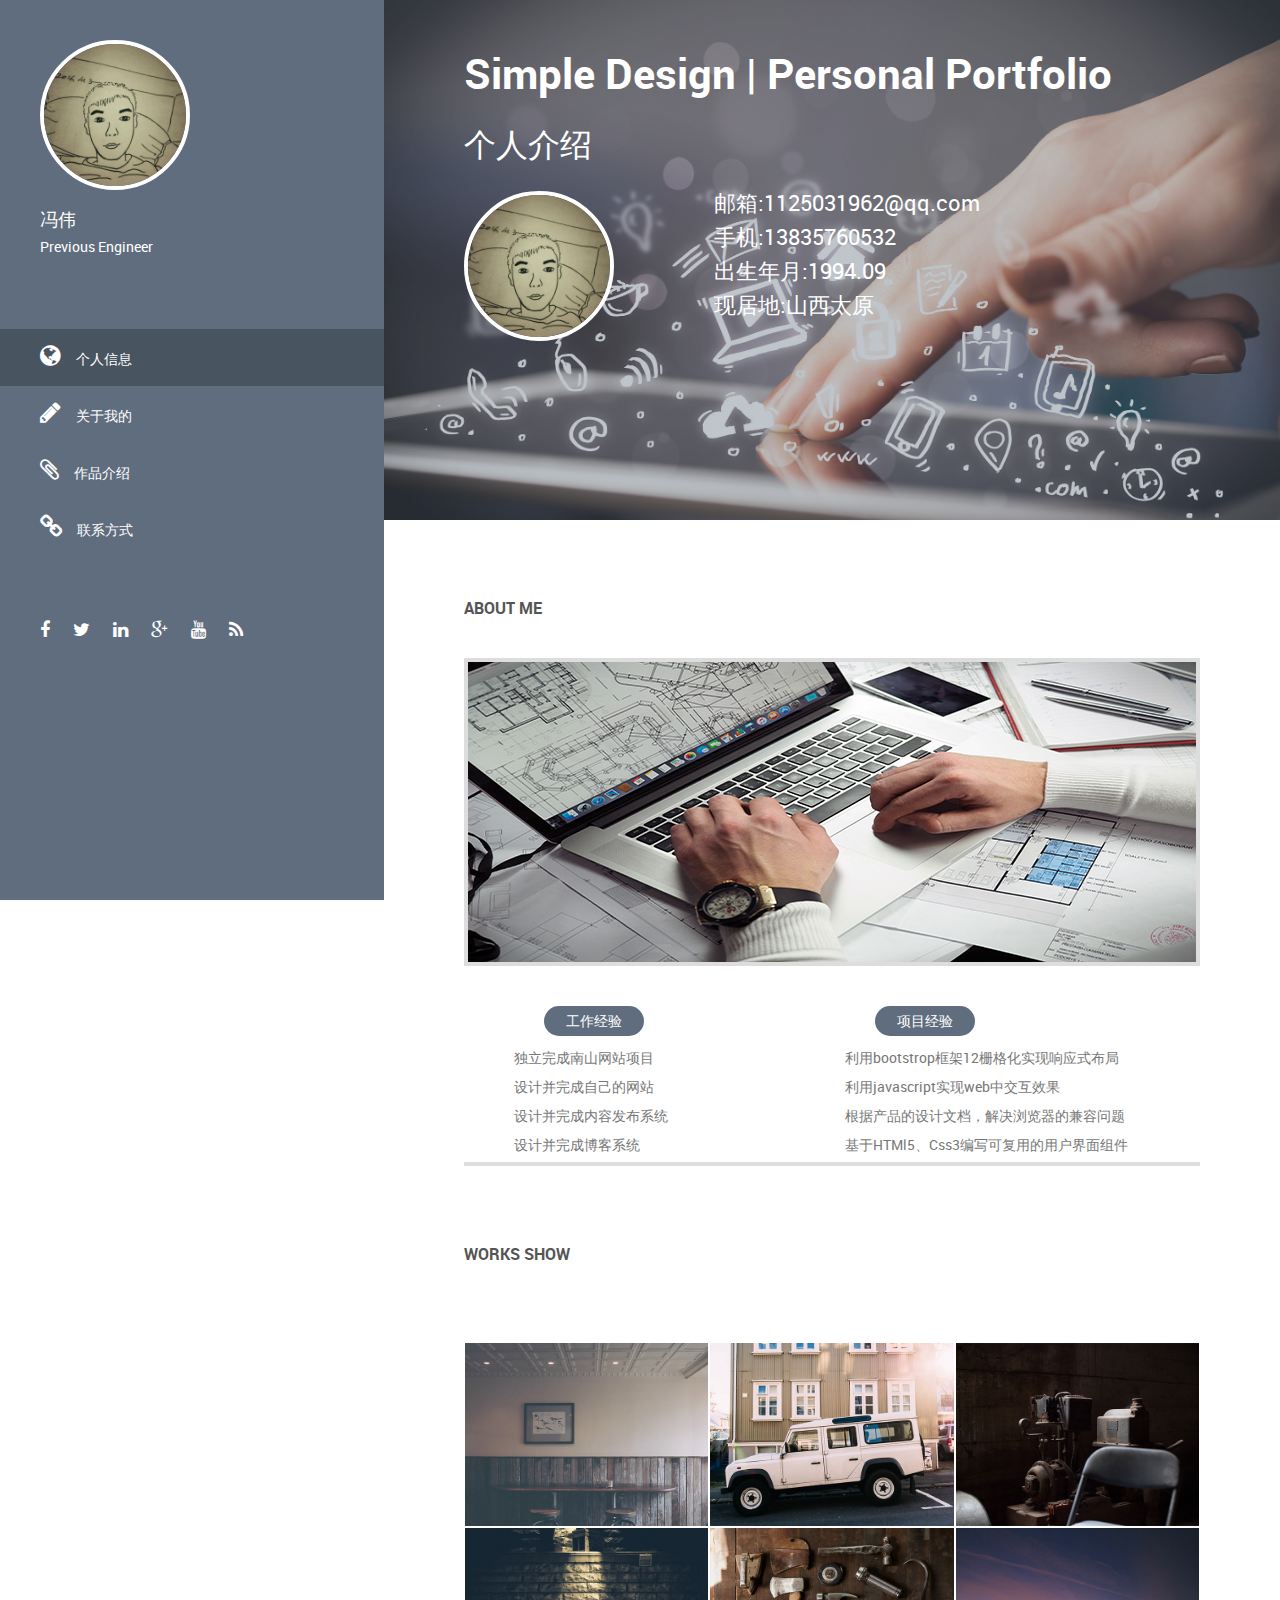
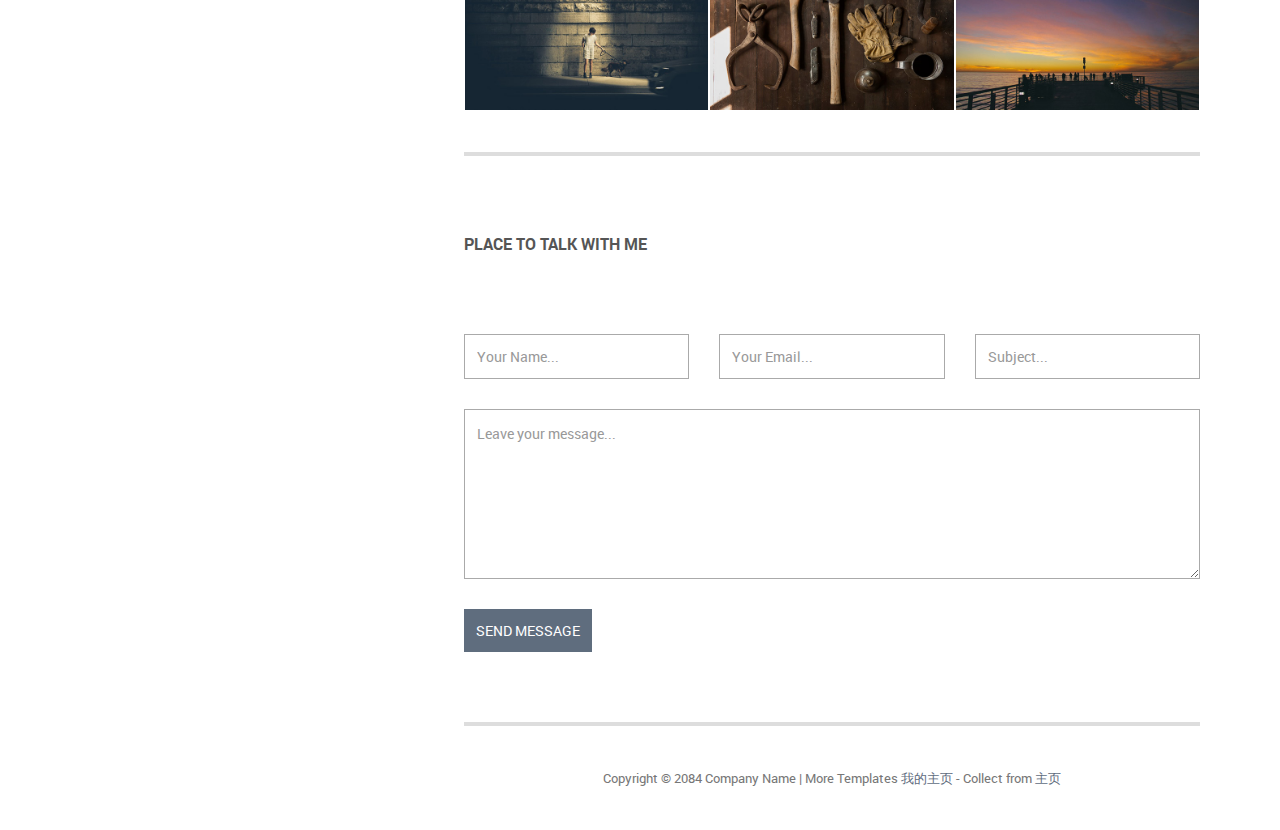
==== 个人/index.html @ 5611b36f "zuopin" ====
<!DOCTYPE html>
    <head>
        <meta charset="utf-8">
        <meta http-equiv="X-UA-Compatible" content="IE=edge">
        <title>Volton - Responsive Mobile Template</title>
        <meta name="description" content="">
        <meta name="viewport" content="width=device-width, initial-scale=1">
        <link rel="setylesheet" href="css/index.css">
        <link rel="stylesheet" href="css/normalize.css">
        <link rel="stylesheet" href="css/font-awesome.css">
        <link rel="stylesheet" href="css/bootstrap.min.css">
        <link rel="stylesheet" href="css/templatemo-style.css">
        <script src="js/vendor/modernizr-2.6.2.min.js"></script>
    </head>
    <body>
    
        <div class="responsive-header visible-xs visible-sm">
            <div class="container">
                <div class="row">
                    <div class="col-md-12">
                        <div class="top-section">
                            <div class="profile-image">
                                <img src="img/feng.jpg" alt="冯伟">
                            </div>
                            <div class="profile-content">
                                <h3 class="profile-title">冯伟</h3>
                                <p class="profile-description">Previous Engineer</p>
                            </div>
                        </div>
                    </div>
                </div>
                <a href="#" class="toggle-menu"><i class="fa fa-bars"></i></a>
                <div class="main-navigation responsive-menu">
                    <ul class="navigation">
                        <li><a href="#top"><i class="fa fa-home"></i>个人信息</a></li>
                        <li><a href="#about"><i class="fa fa-user"></i>关于我的</a></li>
                        <li><a href="#projects"><i class="fa fa-newspaper-o"></i>作品介绍</a></li>
                        <li><a href="#contact"><i class="fa fa-envelope"></i>联系方式</a></li>
                    </ul>
                </div>
            </div>
        </div>
		
        <!-- SIDEBAR -->
        <div class="sidebar-menu hidden-xs hidden-sm">
            <div class="top-section">
                <div class="profile-image">
                    <img src="img/feng.jpg" alt="Volton">
                </div>
                <h3 class="profile-title">冯伟</h3>
                <p class="profile-description">Previous Engineer</p>
            </div> <!-- top-section -->
            <div class="main-navigation">
                <ul class="navigation">
                    <li><a href="#top"><i class="fa fa-globe"></i>个人信息</a></li>
                    <li><a href="#about"><i class="fa fa-pencil"></i>关于我的</a></li>
                    <li><a href="#projects"><i class="fa fa-paperclip"></i>作品介绍</a></li>
                    <li><a href="#contact"><i class="fa fa-link"></i>联系方式</a></li>
                </ul>
            </div> <!-- .main-navigation -->
            <div class="social-icons">
                <ul>
                    <li><a href="#"><i class="fa fa-facebook"></i></a></li>
                    <li><a href="#"><i class="fa fa-twitter"></i></a></li>
                    <li><a href="#"><i class="fa fa-linkedin"></i></a></li>
                    <li><a href="#"><i class="fa fa-google-plus"></i></a></li>
                    <li><a href="#"><i class="fa fa-youtube"></i></a></li>
                    <li><a href="#"><i class="fa fa-rss"></i></a></li>
                </ul>
            </div> <!-- .social-icons -->
        </div> <!-- .sidebar-menu -->
        <div class="banner-bg" id="top">
            <div class="banner-overlay"></div>
            <div class="welcome-text">
                <h2>Simple Design | Personal Portfolio</h2>
                <h3>个人介绍</h3>
                <img src="img/feng.jpg" alt="冯伟">
                 <p>邮箱:1125031962@qq.com</p>
                 <p>手机:13835760532</p>
                 <p>出生年月:1994.09</p>
                 <p>现居地:山西太原</p>
            </div>
        </div>

        <!-- MAIN CONTENT -->
        <div class="main-content">
            <div class="fluid-container">

                <div class="content-wrapper">
                
                    <!-- ABOUT -->
                    <div class="page-section" id="about">
                    <div class="row">
                        <div class="col-md-12">
                            <h4 class="widget-title">About Me</h4>
                            <div class="about-image">
                                <img src="img/8.jpg" alt="about me" width="500" height="300">
                            </div>
                            <!--<p>Volton is free <a rel="nofollow" href="http://www.templatemo.com/page/1">responsive mobile template</a> from <span class="blue">template</span><span class="green">mo</span> website. You can use this template for any purpose. Please tell your friends about it. Thank you. Credit goes to <a rel="nofollow" href="#">Unsplash</a> for images used in this design. You can <strong>change menu icons</strong> by checking <a rel="nofollow" href="#/font-awesome-icon-world-map/">Font Awesome</a> (version 4). Example: <strong>&lt;i class=&quot;fa fa-camera&quot;&gt;&lt;/i&gt;</strong></p>-->
                            <div class="expenrice">
                                <div class="work">
                                    <span>工作经验</span>
                                    <p>独立完成南山网站项目</p>
                                    <p>设计并完成自己的网站</p>
                                    <p>设计并完成内容发布系统</p>
                                    <p>设计并完成博客系统</p>
                                </div>
                                <div class="project">
                                    <span>项目经验</span>
                                    <p>利用bootstrop框架12栅格化实现响应式布局</p>
                                    <p>利用javascript实现web中交互效果</p>
                                    <p>根据产品的设计文档，解决浏览器的兼容问题</p>
                                    <p>基于HTMl5、Css3编写可复用的用户界面组件</p>
                                </div>
                            </div>
                            <hr>
                        </div>
                    </div> <!-- #about -->
                    </div>
                    
                    <!-- PROJECTS -->
                    <div class="page-section" id="projects">
                    <div class="row">
                        <div class="col-md-12">
                            <h4 class="widget-title">Works Show</h4>
                        </div>
                    </div>
                    <div class="row projects-holder">
                        <div class="col-md-4 col-sm-6">
                            <div class="project-item">
                                <img src="img/1.jpg" alt="">
                                <div class="project-hover">
                                    <div class="inside">
                                        <h5><a href="#">作品展示</a></h5>
                                        <p>南山旅游</p>
                                    </div>
                                </div>
                            </div>
                        </div>
                        <div class="col-md-4 col-sm-6">
                            <div class="project-item">
                                <img src="img/2.jpg" alt="">
                                <div class="project-hover">
                                    <div class="inside">
                                        <h5><a href="#">作品展示</a></h5>
                                        <p>咖啡店</p>
                                    </div>
                                </div>
                            </div>
                        </div>
                        <div class="col-md-4 col-sm-6">
                            <div class="project-item">
                                <img src="img/3.jpg" alt="">
                                <div class="project-hover">
                                    <div class="inside">
                                        <h5><a href="#">作品展示</a></h5>
                                        <p>内容发布系统</p>
                                    </div>
                                </div>
                            </div>
                        </div>
                        <div class="col-md-4 col-sm-6">
                            <div class="project-item">
                                <img src="img/4.jpg" alt="">
                                <div class="project-hover">
                                    <div class="inside">
                                        <h5><a href="#">作品展示</a></h5>
                                        <p>博客系统</p>
                                    </div>
                                </div>
                            </div>
                        </div>
                        <div class="col-md-4 col-sm-6">
                            <div class="project-item">
                                <img src="img/5.jpg" alt="">
                                <div class="project-hover">
                                    <div class="inside">
                                        <h5><a href="#">作品展示</a></h5>
                                        <p>请持续关注</p>
                                    </div>
                                </div>
                            </div>
                        </div>
                        <div class="col-md-4 col-sm-6">
                            <div class="project-item">
                                <img src="img/6.jpg" alt="">
                                <div class="project-hover">
                                    <div class="inside">
                                        <h5><a href="#">作品展示</a></h5>
                                        <p>请持续关注</p>
                                    </div>
                                </div>
                            </div>
                        </div>
                    </div> <!-- .projects-holder -->
                    </div>
                    <hr>

                    <!-- CONTACT -->
                    <div class="page-section" id="contact">
                    <div class="row">
                        <div class="col-md-12">
                            <h4 class="widget-title">PLACE TO TALK WITH ME</h4>

                        </div>
                    </div>
                    <div class="row">
                        <form action="#" method="post" class="contact-form">
                            <fieldset class="col-md-4 col-sm-6">
                                <input type="text" id="your-name" placeholder="Your Name...">
                            </fieldset>
                            <fieldset class="col-md-4 col-sm-6">
                                <input type="email" id="email" placeholder="Your Email...">
                            </fieldset>
                            <fieldset class="col-md-4 col-sm-12">
                                <input type="text" id="your-subject" placeholder="Subject...">
                            </fieldset>
                            <fieldset class="col-md-12 col-sm-12">
                                <textarea name="message" id="message" cols="30" rows="6" placeholder="Leave your message..."></textarea>
                            </fieldset>
                            <fieldset class="col-md-12 col-sm-12">
                                <input type="submit" class="button big default" value="Send Message">
                            </fieldset>
                        </form>
                    </div> <!-- .contact-form -->
                    </div>
                    <hr>

                    <div class="row" id="footer">
                        <div class="col-md-12 text-center">
                            <p class="copyright-text">Copyright &copy; 2084 Company Name | More Templates <a href="#" target="_blank" title="我的主页">我的主页</a> - Collect from <a href="#" title="我的主页" target="_blank">主页</a></p>
                        </div>
                    </div>

                </div>

            </div>
        </div>

        <script src="js/vendor/jquery-1.10.2.min.js"></script>
        <script src="js/min/plugins.min.js"></script>
        <script src="js/min/main.min.js"></script>
        <script src="index.js"></script>

    </body>
</html>
---- 个人/css/templatemo-style.css ----
/*
Volton Template
*/
@font-face {
  font-family: 'robotolight';
  src: url("../fonts/Roboto-Light-webfont.eot");
  src: url("../fonts/Roboto-Light-webfont.eot?#iefix") format("embedded-opentype"), url("../fonts/Roboto-Light-webfont.woff") format("woff"), url("../fonts/Roboto-Light-webfont.ttf") format("truetype"), url("../fonts/Roboto-Light-webfont.svg#robotolight") format("svg");
  font-weight: normal;
  font-style: normal;
}
@font-face {
  font-family: 'robotoregular';
  src: url("../fonts/Roboto-Regular-webfont.eot");
  src: url("../fonts/Roboto-Regular-webfont.eot?#iefix") format("embedded-opentype"), url("../fonts/Roboto-Regular-webfont.woff") format("woff"), url("../fonts/Roboto-Regular-webfont.ttf") format("truetype"), url("../fonts/Roboto-Regular-webfont.svg#robotoregular") format("svg");
  font-weight: normal;
  font-style: normal;
}
@font-face {
  font-family: 'robotobold';
  src: url("../fonts/Roboto-Bold-webfont.eot");
  src: url("../fonts/Roboto-Bold-webfont.eot?#iefix") format("embedded-opentype"), url("../fonts/Roboto-Bold-webfont.woff") format("woff"), url("../fonts/Roboto-Bold-webfont.ttf") format("truetype"), url("../fonts/Roboto-Bold-webfont.svg#robotobold") format("svg");
  font-weight: normal;
  font-style: normal;
}
.copyrights{text-indent:-9999px;height:0;line-height:0;font-size:0;overflow:hidden;}

/*---------------------------------------------------------
 1. Reset
-------------------------------------------------------- */
html, body, div, span, applet, object, iframe, h1, h2, h3, h4, h5, h6, p, blockquote, pre, a, abbr, acronym, address, big, cite, code, del, dfn, em, img, ins, kbd, q, s, samp, small, strike, strong, sub, sup, tt, var, b, u, i, center, dl, dt, dd, ol, ul, li, fieldset, form, label, legend, table, caption, tbody, tfoot, thead, tr, th, td, article, aside, canvas, details, embed, figure, figcaption, footer, header, hgroup, menu, nav, output, ruby, section, summary, time, mark, audio, video {
  margin: 0;
  padding: 0;
  border: 0;
  font-size: 100%;
  vertical-align: baseline;
}

.blue {
	color: #06C;
}

.green {
	color: #090;
}

main {
  display: block;
}

body {
  line-height: 1;
}

ol,
ul {
  list-style: none;
}

blockquote,
q {
  quotes: none;
}

blockquote:before,
blockquote:after {
  content: '';
  content: none;
}

table {
  border-collapse: collapse;
  border-spacing: 0;
}

html {
  font-size: 100%;
  -webkit-text-size-adjust: 100%;
  -ms-text-size-adjust: 100%;
}

a:focus {
  outline: none;
}

article,
aside,
details,
figcaption,
figure,
footer,
header,
hgroup,
nav,
section {
  display: block;
}

audio,
canvas,
video {
  display: inline-block;
  *display: inline;
  *zoom: 1;
}

audio:not([controls]) {
  display: none;
}

sub,
sup {
  line-height: 0;
  position: relative;
  vertical-align: baseline;
}

sup {
  top: -.5em;
}

sub {
  bottom: -.25em;
}

img {
  border: 0;
  -ms-interpolation-mode: bicubic;
}

button,
input,
select,
textarea {
  font-size: 100%;
  margin: 0;
  vertical-align: baseline;
  *vertical-align: middle;
}

button,
input {
  line-height: normal;
  *overflow: visible;
}

button::-moz-focus-inner,
input::-moz-focus-inner {
  border: 0;
  padding: 0;
}

button,
input[type="button"],
input[type="reset"],
input[type="submit"] {
  cursor: pointer;
  -webkit-appearance: button;
}

input[type="search"] {
  -webkit-appearance: textfield;
}

input[type="search"]:-webkit-search-decoration {
  -webkit-appearance: none;
}

textarea {
  overflow: auto;
  vertical-align: top;
}

/*---------------------------------------------------------
 2. Basic Style
-------------------------------------------------------- */
body {
  font-size: 14px;
  line-height: 24px;
  color: #777777;
  font-family: 'robotoregular';
  overflow-x: hidden;
}

a {
  color: #006699;
  -webkit-transition: all 150ms ease-in-out;
  -moz-transition: all 150ms ease-in-out;
  -ms-transition: all 150ms ease-in-out;
  -o-transition: all 150ms ease-in-out;
  transition: all 150ms ease-in-out;
  text-decoration: none !important;
}
a:hover {
  color: #555555;
}

h1, h2, h3, h4, h5 {
  color: #555555;
}

::-webkit-input-placeholder {
  color: #999999;
}

:-moz-placeholder {
  /* Firefox 18- */
  color: #999999;
}

::-moz-placeholder {
  /* Firefox 19+ */
  color: #999999;
}

:-ms-input-placeholder {
  color: #999999;
}

.main-content,
.banner-bg {
  float: right;
  width: 77%;
}
@media screen and (max-width: 1290px) {
  .main-content,
  .banner-bg {
    width: 70%;
  }
}
@media screen and(min-width: 1290px){
    .main-content{
        width: 70%;
    }
}
@media screen and (max-width: 992px) {
  .main-content,
  .banner-bg {
    width: 100%;
  }
}
.content-wrapper {
  padding: 0 80px;
}
@media screen and (max-width: 992px) {
  .content-wrapper {
    padding: 0 30px;
  }
}

h4.widget-title {
  font-size: 16px;
  font-family: 'robotobold';
  text-transform: uppercase;
  margin-bottom: 40px;
}

hr {
  position: relative;
  outline: 0;
  border: 0;
  width: 100%;
  height: 4px;
  background: #dddddd;
  margin-top: 40px;
  margin-bottom: 0;
}

.page-section {
  padding-top: 80px;
}
/*---------------------------------------------------------
 3. Header
-------------------------------------------------------- */
.sidebar-menu {
  float: left;
  width: 23%;
  height: 100%;
  position: fixed;
  background-color: #5f6d7e;
  color: white;
  overflow-y: hidden;
}
@media screen and (max-width: 1290px) {
  .sidebar-menu {
    overflow-y: scroll;
    width: 30%;
  }
}

.top-section {
  padding: 40px;
}

.profile-image {
  width: 150px;
  height: 150px;
  border: 4px solid white;
  -webkit-border-radius: 75px;
  border-radius: 75px;
  overflow: hidden;
  margin-bottom: 20px;
}
.profile-image img {
  width: 100%;
}

h3.profile-title {
  margin-bottom: 5px;
  color: white;
  font-size: 18px;
  font-family: 'robotobold';
}

.main-navigation {
  margin: 30px 0;
}
.main-navigation li {
  display: block;
}
.main-navigation li a {
  padding: 15px 40px;
  display: block;
  color: white;
  font-size: 14px;
}
.main-navigation li a i {
  margin-right: 15px;
  font-size: 24px;
}
.main-navigation li a:hover {
  background: #5b6878;
}
.main-navigation li a.active {
  background: #495461;
}
.main-navigation li a.active:hover {
  background: #495461;
}

.social-icons {
  display: block;
  padding: 30px 40px;
}
.social-icons li {
  display: inline-block;
  margin-right: 20px;
}
.social-icons a {
  font-size: 18px;
  color: white;
}
.social-icons a:hover {
  color: #282e35;
}

.responsive-header {
  background: #5f6d7e;
  text-align: center;
}
@media screen and (max-width: 992px) {
  .responsive-header .main-navigation {
    margin-top: 10px;
    display: none;
  }
}
@media screen and (max-width: 992px) {
  .responsive-header p {
    color: white;
  }
}
@media screen and (max-width: 992px) {
  .responsive-header .profile-image {
    float: left;
    width: 100px;
    height: 100px;
    -webkit-border-radius: 50px;
    border-radius: 50px;
    overflow: hidden;
    margin-right: 30px;
  }
  .responsive-header .profile-content {
    text-align: left;
    margin-top: 30px;
    overflow: hidden;
  }
}

@media screen and (max-width: 992px) {
  .top-section {
    padding-bottom: 0;
  }
}

@media screen and (max-width: 992px) {
  .main-navigation a {
    padding: 10px;
  }
  .main-navigation a.active {
    background: #5f6d7e !important;
  }
  .main-navigation a:hover {
    background: #5f6d7e !important;
  }
}

.toggle-menu {
  width: 100%;
  display: block;
  padding: 20px;
  margin-top: 30px;
  background: #6cc0f7;
  color: white;
  font-size: 18px;
}
.toggle-menu:hover {
  color: white;
}

/*---------------------------------------------------------
 4. Main Content
-------------------------------------------------------- */
/*------ banner ------ */
.banner-bg {
  padding: 260px 80px;
  position: relative;
  background: url("../img/7.jpg");
  background-repeat: no-repeat;
  background-position: center;
  background-size: cover;
  z-index: 2;
}

.banner-overlay {
  position: absolute;
  width: 100%;
  height: 100%;
  background: rgba(95, 109, 126, 0.4);
  top: 0;
  left: 0;
  z-index: 3;
}

.welcome-text {
  position: absolute;
  top:50px;
  z-index: 4;

}
.welcome-text h2 {
  font-size: 42px;
  font-family: 'robotobold';
  color: white;
  margin-bottom:30px;
}
.welcome-text img{
    display: block;
   width:150px;
    height: 150px;
    overflow: hidden;
    float: left;
    border: 4px solid #fff;
    border-radius: 50%;
}
.welcome-text img:hover{
    opacity: 0.7;
}
.welcome-text h3{
    font-size: 32px;
    font-family: 'robotobold';
    color: white;
    margin-bottom:30px;

}
.welcome-text p {
  font-size: 22px;
  margin-left: 250px;
  margin-bottom: 10px;
  color: white;
}

/*------ about us ------ */
.about-image {
  overflow: hidden;
  border: 4px solid #dddddd;
  margin-bottom: 40px;
}
.about-image img {
  width: 100%;
  display: block;
}
.expenrice{
    background: #ccc;
    width: 100%;
}
.expenrice .work{
    float: left;
    padding-left: 50px;
    width: 45%;
    margin: 0 auto;
}
.expenrice span{
    display: block;
    width: 100px;
    height:30px;
    border-radius: 15px;
    background: #5F6D7E;
    text-align: center;
    margin-left: 30px;
    line-height: 30px;
    margin-bottom: 10px;
    color: #fff;
}
.expenrice .project{
    padding-left: 50px;
    float: left;
}
.expenrice p{
    margin-bottom: 5px;
}
    /*------ projects ------ */
.projects-holder {
  margin-right: 0;
  margin-left: 0;
  margin-top: 40px;
}
.projects-holder .col-md-4,
.projects-holder .col-md-4 {
  padding-right: 1px;
  padding-left: 1px;
}

.project-item {
  width: 100%;
  margin-bottom: 2px;
  overflow: hidden;
  position: relative;
}
.project-item img {
  width: 100%;
  display: block;
}
.project-item:hover .project-hover {
  top: 0;
  opacity: 1;
  visibility: visible;
}

.project-hover {
  position: absolute;
  width: 100%;
  height: 100%;
  top: 40px;
  left: 0;
  background: rgba(0, 0, 0, 0.9);
  opacity: 0;
  visibility: 0;
  -webkit-transition: all 200ms linear;
  -moz-transition: all 200ms linear;
  -ms-transition: all 200ms linear;
  -o-transition: all 200ms linear;
  transition: all 200ms linear;
}
.project-hover .inside {
  position: absolute;
  width: 100%;
  left: 0;
  bottom: 0;
  padding: 30px;
}
.project-hover h5 {
  font-size: 16px;
  margin-bottom: 15px;
}
.project-hover h5 a {
  color: white;
}
.project-hover p {
  color: white;
  font-size: 13px;
  line-height: 20px;
}

/*------ contact ------ */
.contact-form {
  margin-top: 40px;
}
.contact-form input, .contact-form textarea {
  width: 100%;
  outline: 0;
  border: 1px solid #aaaaaa;
  padding: 12px;
  color: #999999;
  margin-bottom: 30px;
}
.contact-form input:focus, .contact-form textarea:focus {
  outline: 0;
}
.contact-form .button {
  width: auto;
  background: #5f6d7e;
  color: white;
  text-transform: uppercase;
  border: 0;
}

/*---------------------------------------------------------
 5. Footer
-------------------------------------------------------- */
#footer p.copyright-text {
  margin: 40px 0;
  font-size: 13px;
}
#footer p.copyright-text a {
  color: #5f6d7e;
}
#footer p.copyright-text a:hover {
  color: #6cc0f7;
}
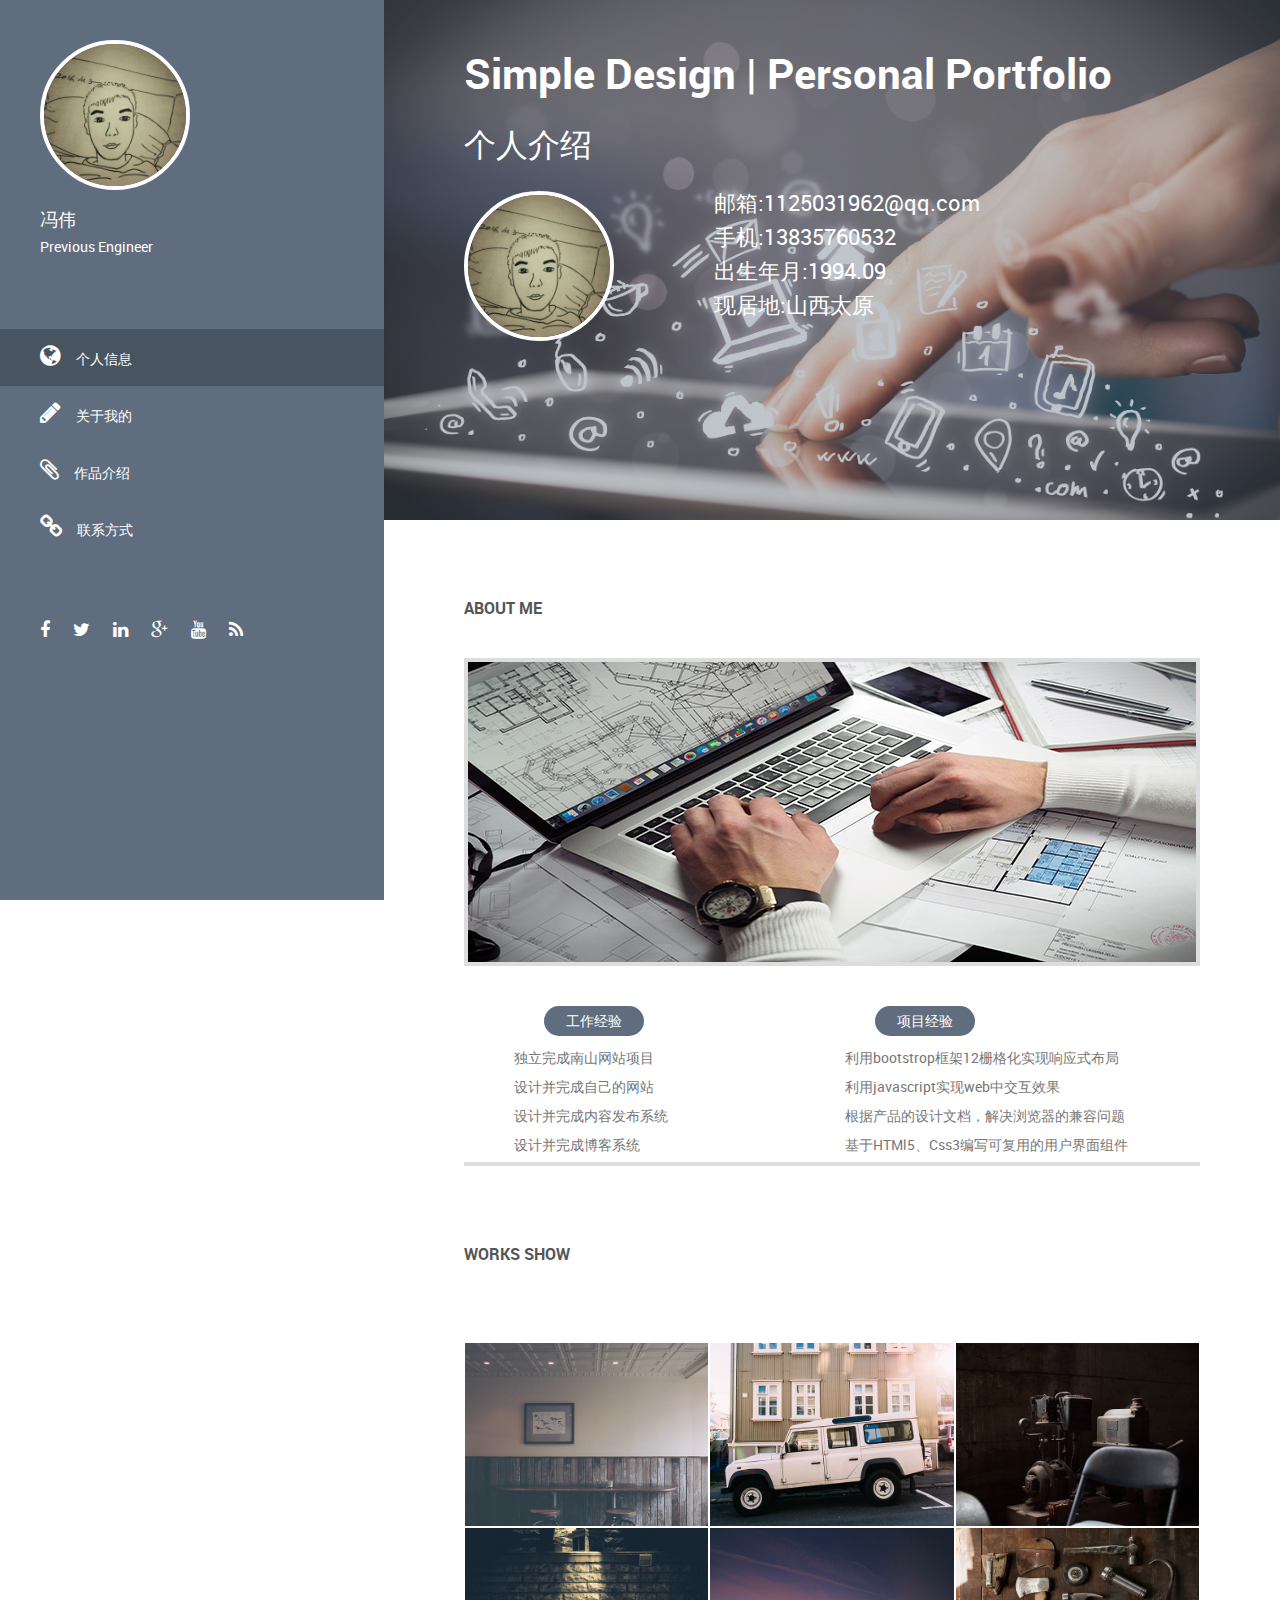
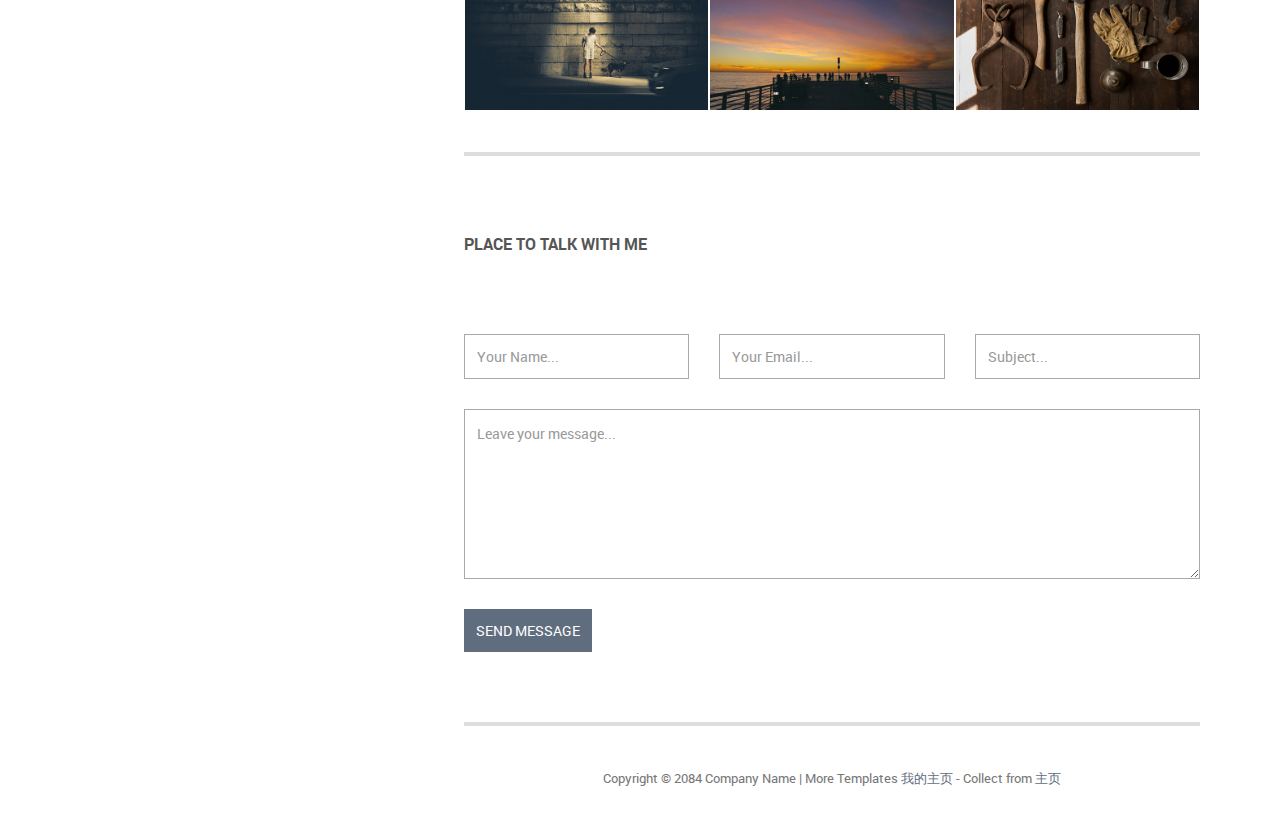
==== commit 3e9f806f: "1" ====
--- a/个人/index.html
+++ b/个人/index.html
@@ -5,7 +5,7 @@
         <title>Volton - Responsive Mobile Template</title>
         <meta name="description" content="">
         <meta name="viewport" content="width=device-width, initial-scale=1">
-        <link rel="setylesheet" href="css/index.css">
+        <link rel="stylesheet" href="css/index.css">
         <link rel="stylesheet" href="css/normalize.css">
         <link rel="stylesheet" href="css/font-awesome.css">
         <link rel="stylesheet" href="css/bootstrap.min.css">
@@ -132,7 +132,7 @@
                                 <div class="project-hover">
                                     <div class="inside">
                                         <h5><a href="#">作品展示</a></h5>
-                                        <p>南山旅游</p>
+                                        <p>新闻app</p>
                                     </div>
                                 </div>
                             </div>
@@ -143,7 +143,7 @@
                                 <div class="project-hover">
                                     <div class="inside">
                                         <h5><a href="#">作品展示</a></h5>
-                                        <p>咖啡店</p>
+                                        <p>workApp</p>
                                     </div>
                                 </div>
                             </div>
@@ -164,8 +164,19 @@
                                 <img src="img/4.jpg" alt="">
                                 <div class="project-hover">
                                     <div class="inside">
-                                        <h5><a href="#">作品展示</a></h5>
-                                        <p>博客系统</p>
+                                        <h5><a href="https://13835760532.github.io/personal-work/3Droom/index.html">作品展示</a></h5>
+                                        <p>H5/CSS3</p>
+                                    </div>
+                                </div>
+                            </div>
+                        </div>
+                        <div class="col-md-4 col-sm-6">
+                            <div class="project-item">
+                                <img src="img/6.jpg" alt="">
+                                <div class="project-hover">
+                                    <div class="inside">
+                                        <h5><a href="https://13835760532.github.io/kugou/kugou/lead.html">作品展示</a></h5>
+                                        <p>音乐app</p>
                                     </div>
                                 </div>
                             </div>
@@ -176,22 +187,12 @@
                                 <div class="project-hover">
                                     <div class="inside">
                                         <h5><a href="#">作品展示</a></h5>
-                                        <p>请持续关注</p>
-                                    </div>
-                                </div>
-                            </div>
-                        </div>
-                        <div class="col-md-4 col-sm-6">
-                            <div class="project-item">
-                                <img src="img/6.jpg" alt="">
-                                <div class="project-hover">
-                                    <div class="inside">
-                                        <h5><a href="#">作品展示</a></h5>
-                                        <p>请持续关注</p>
-                                    </div>
-                                </div>
-                            </div>
-                        </div>
+                                        <p>随后发布</p>
+                                    </div>
+                                </div>
+                            </div>
+                        </div>
+
                     </div> <!-- .projects-holder -->
                     </div>
                     <hr>
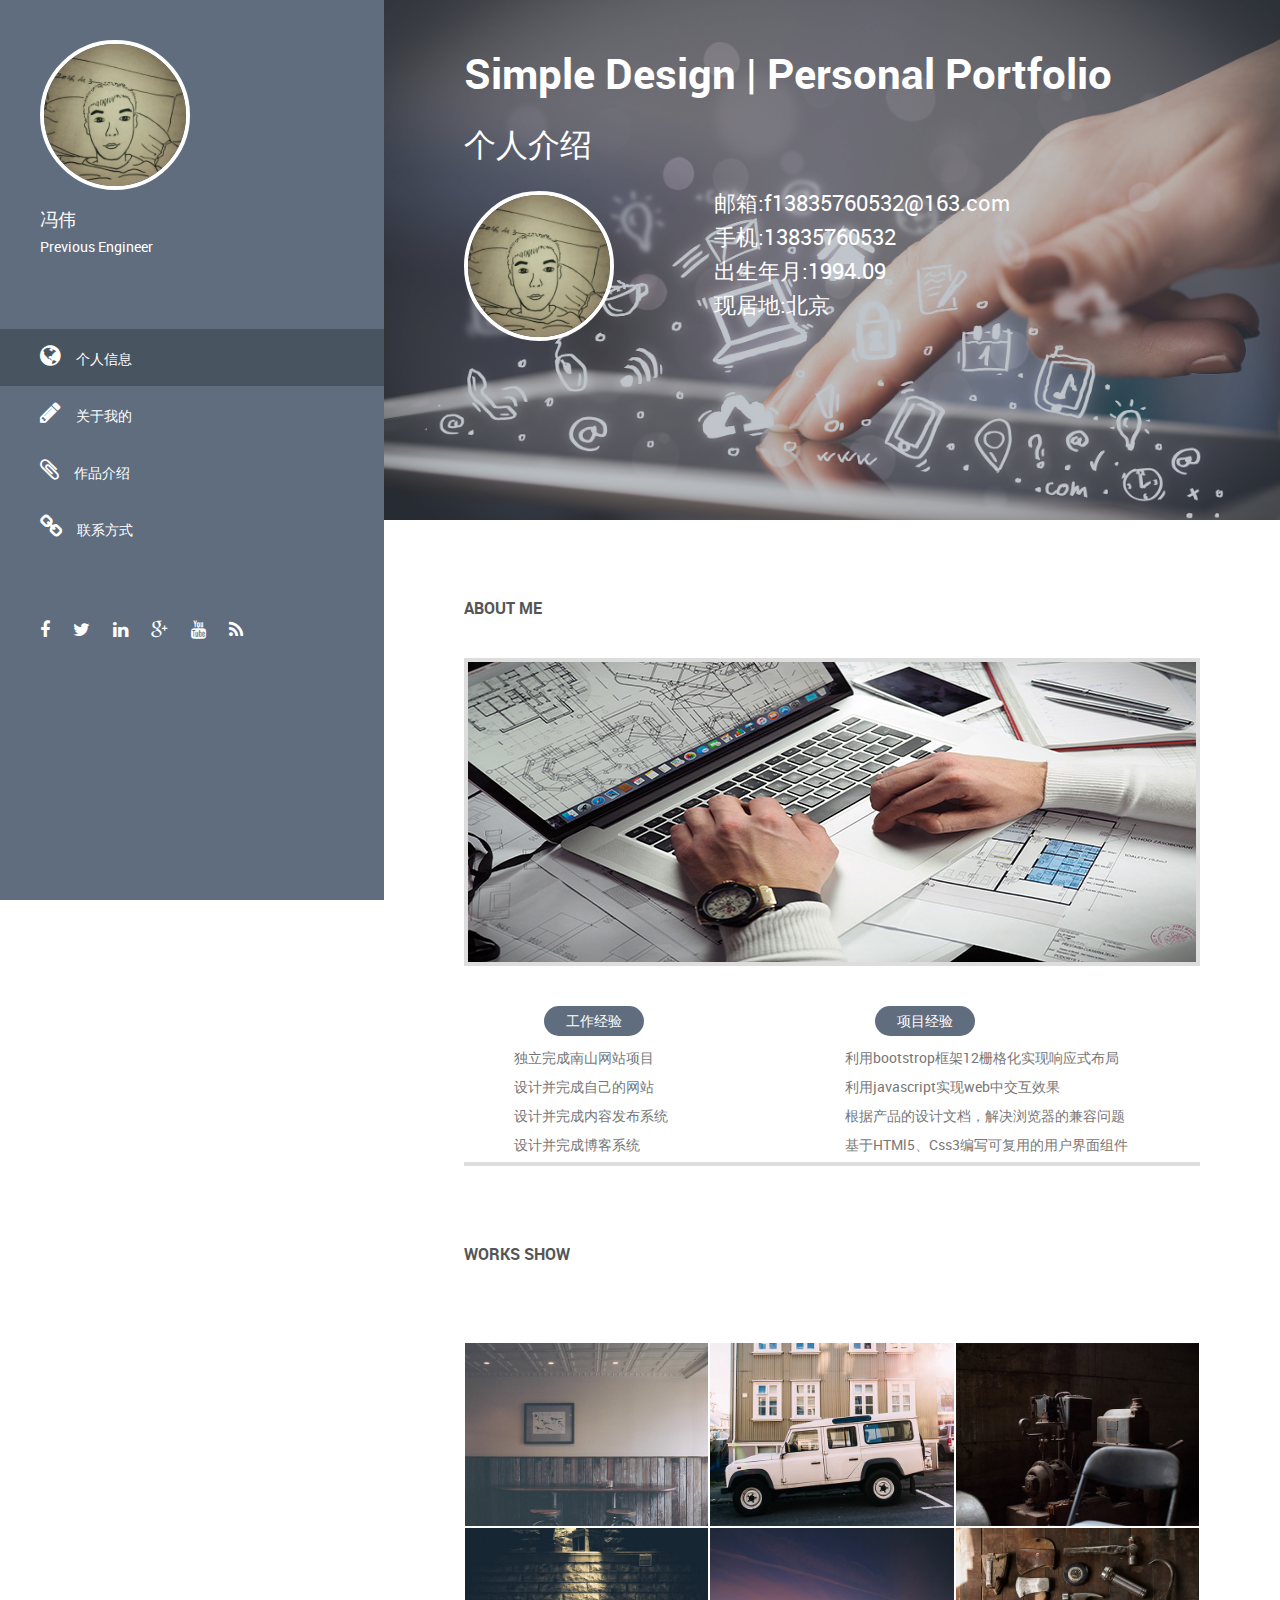
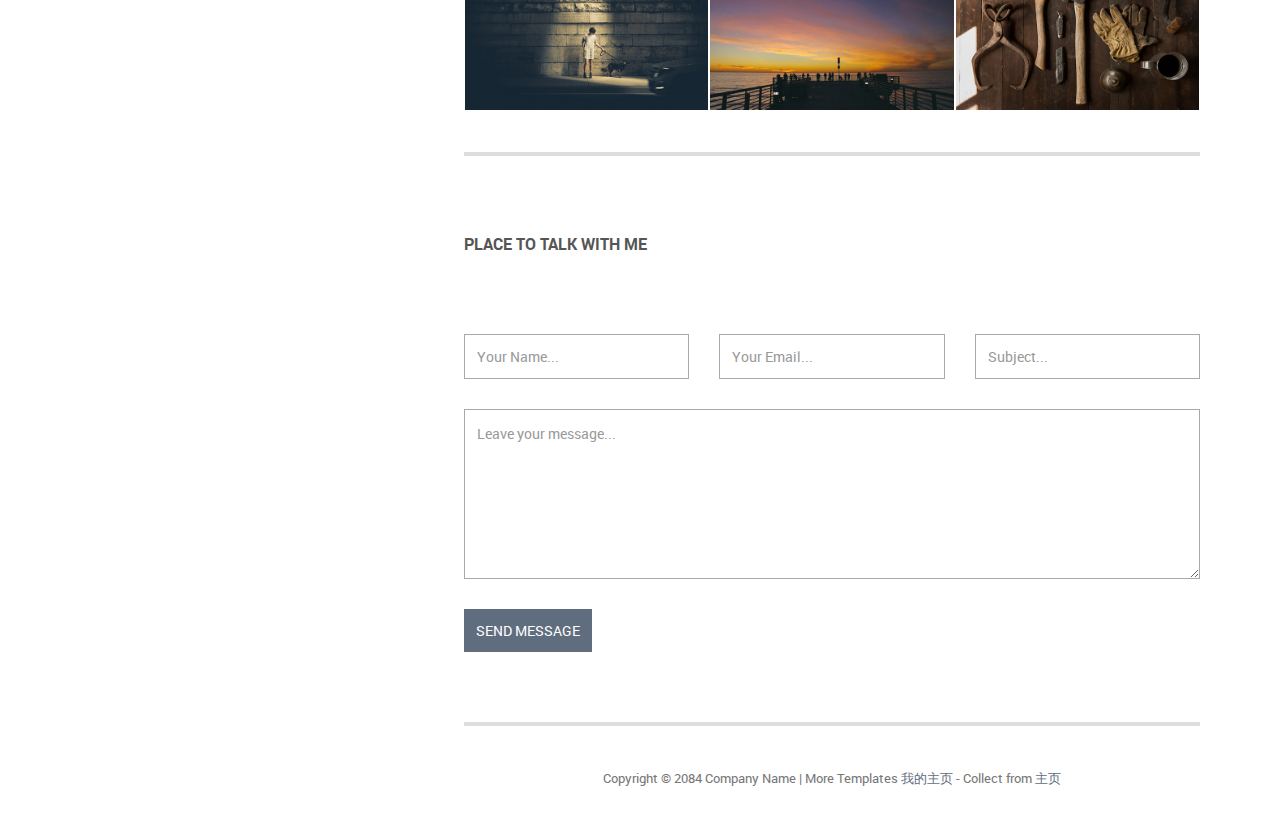
==== commit dfaea581: "123" ====
--- a/个人/index.html
+++ b/个人/index.html
@@ -75,10 +75,10 @@
                 <h2>Simple Design | Personal Portfolio</h2>
                 <h3>个人介绍</h3>
                 <img src="img/feng.jpg" alt="冯伟">
-                 <p>邮箱:1125031962@qq.com</p>
+                 <p>邮箱:f13835760532@163.com</p>
                  <p>手机:13835760532</p>
                  <p>出生年月:1994.09</p>
-                 <p>现居地:山西太原</p>
+                 <p>现居地:北京</p>
             </div>
         </div>
 
@@ -131,30 +131,30 @@
                                 <img src="img/1.jpg" alt="">
                                 <div class="project-hover">
                                     <div class="inside">
+                                        <h5><a href="http://fengxinwen.duapp.com/">作品展示</a></h5>
+                                        <p>新闻app</p>
+                                    </div>
+                                </div>
+                            </div>
+                        </div>
+                        <div class="col-md-4 col-sm-6">
+                            <div class="project-item">
+                                <img src="img/2.jpg" alt="">
+                                <div class="project-hover">
+                                    <div class="inside">
+                                        <h5><a href="http://fengnews.duapp.com/">作品展示</a></h5>
+                                        <p>workApp</p>
+                                    </div>
+                                </div>
+                            </div>
+                        </div>
+                        <div class="col-md-4 col-sm-6">
+                            <div class="project-item">
+                                <img src="img/3.jpg" alt="">
+                                <div class="project-hover">
+                                    <div class="inside">
                                         <h5><a href="#">作品展示</a></h5>
-                                        <p>新闻app</p>
-                                    </div>
-                                </div>
-                            </div>
-                        </div>
-                        <div class="col-md-4 col-sm-6">
-                            <div class="project-item">
-                                <img src="img/2.jpg" alt="">
-                                <div class="project-hover">
-                                    <div class="inside">
-                                        <h5><a href="#">作品展示</a></h5>
-                                        <p>workApp</p>
-                                    </div>
-                                </div>
-                            </div>
-                        </div>
-                        <div class="col-md-4 col-sm-6">
-                            <div class="project-item">
-                                <img src="img/3.jpg" alt="">
-                                <div class="project-hover">
-                                    <div class="inside">
-                                        <h5><a href="#">作品展示</a></h5>
-                                        <p>内容发布系统</p>
+                                        <p>南山旅游</p>
                                     </div>
                                 </div>
                             </div>
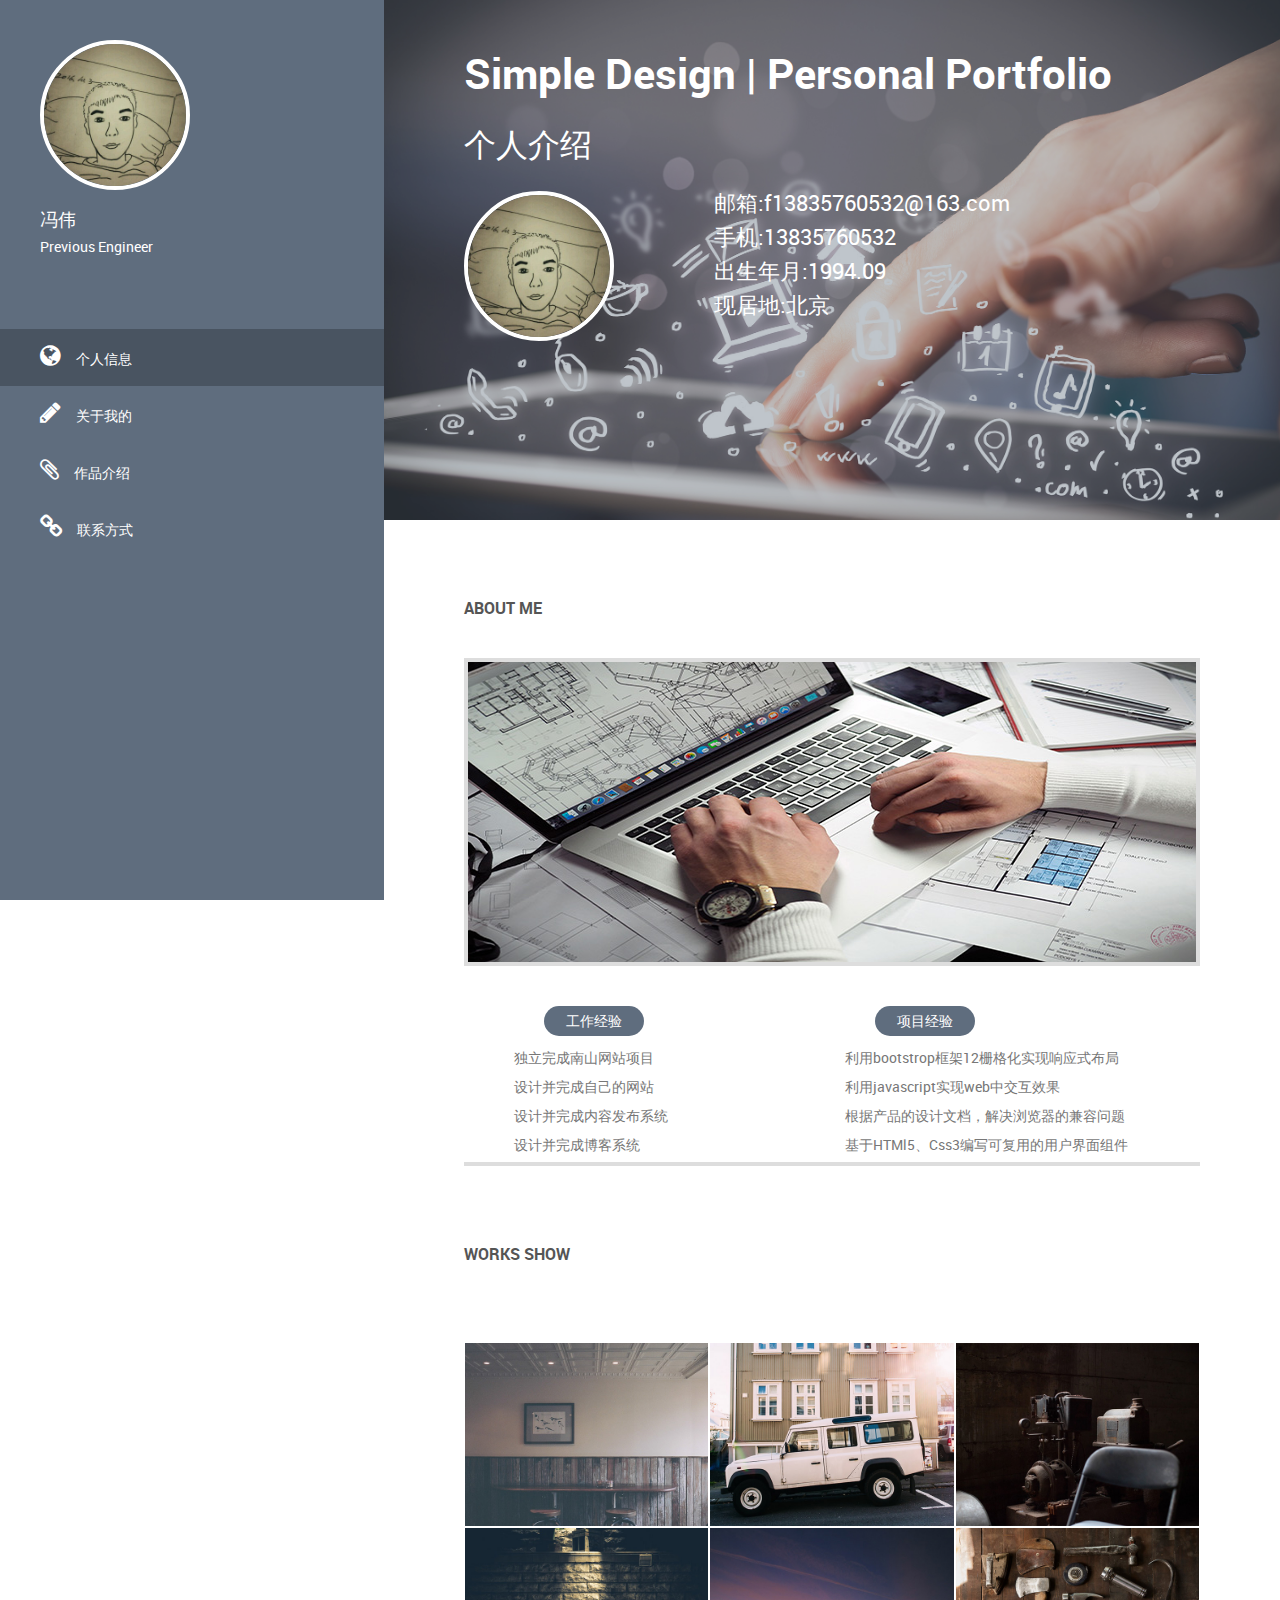
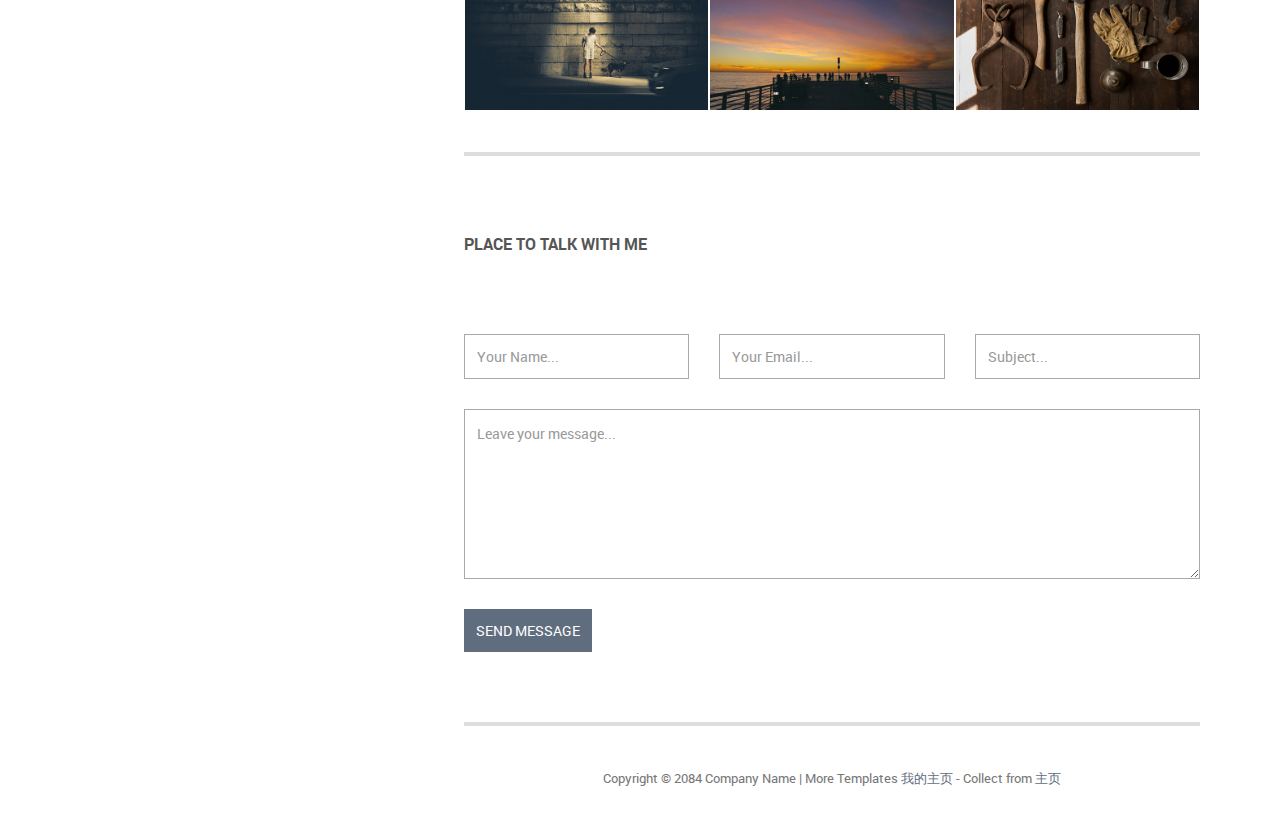
==== commit 32ac5ee7: "1" ====
--- a/个人/index.html
+++ b/个人/index.html
@@ -59,14 +59,14 @@
                 </ul>
             </div> <!-- .main-navigation -->
             <div class="social-icons">
-                <ul>
+              <!--  <ul>
                     <li><a href="#"><i class="fa fa-facebook"></i></a></li>
                     <li><a href="#"><i class="fa fa-twitter"></i></a></li>
                     <li><a href="#"><i class="fa fa-linkedin"></i></a></li>
                     <li><a href="#"><i class="fa fa-google-plus"></i></a></li>
                     <li><a href="#"><i class="fa fa-youtube"></i></a></li>
                     <li><a href="#"><i class="fa fa-rss"></i></a></li>
-                </ul>
+                </ul>-->
             </div> <!-- .social-icons -->
         </div> <!-- .sidebar-menu -->
         <div class="banner-bg" id="top">
@@ -153,7 +153,7 @@
                                 <img src="img/3.jpg" alt="">
                                 <div class="project-hover">
                                     <div class="inside">
-                                        <h5><a href="#">作品展示</a></h5>
+                                        <h5><a href="https://13835760532.github.io/work/nanshan/%E5%8D%97%E5%B1%B1.html">作品展示</a></h5>
                                         <p>南山旅游</p>
                                     </div>
                                 </div>
@@ -186,8 +186,8 @@
                                 <img src="img/5.jpg" alt="">
                                 <div class="project-hover">
                                     <div class="inside">
-                                        <h5><a href="#">作品展示</a></h5>
-                                        <p>随后发布</p>
+                                        <h5><a href="https://13835760532.github.io/work/daiban/index.html">作品展示</a></h5>
+                                        <p>待办事项</p>
                                     </div>
                                 </div>
                             </div>
